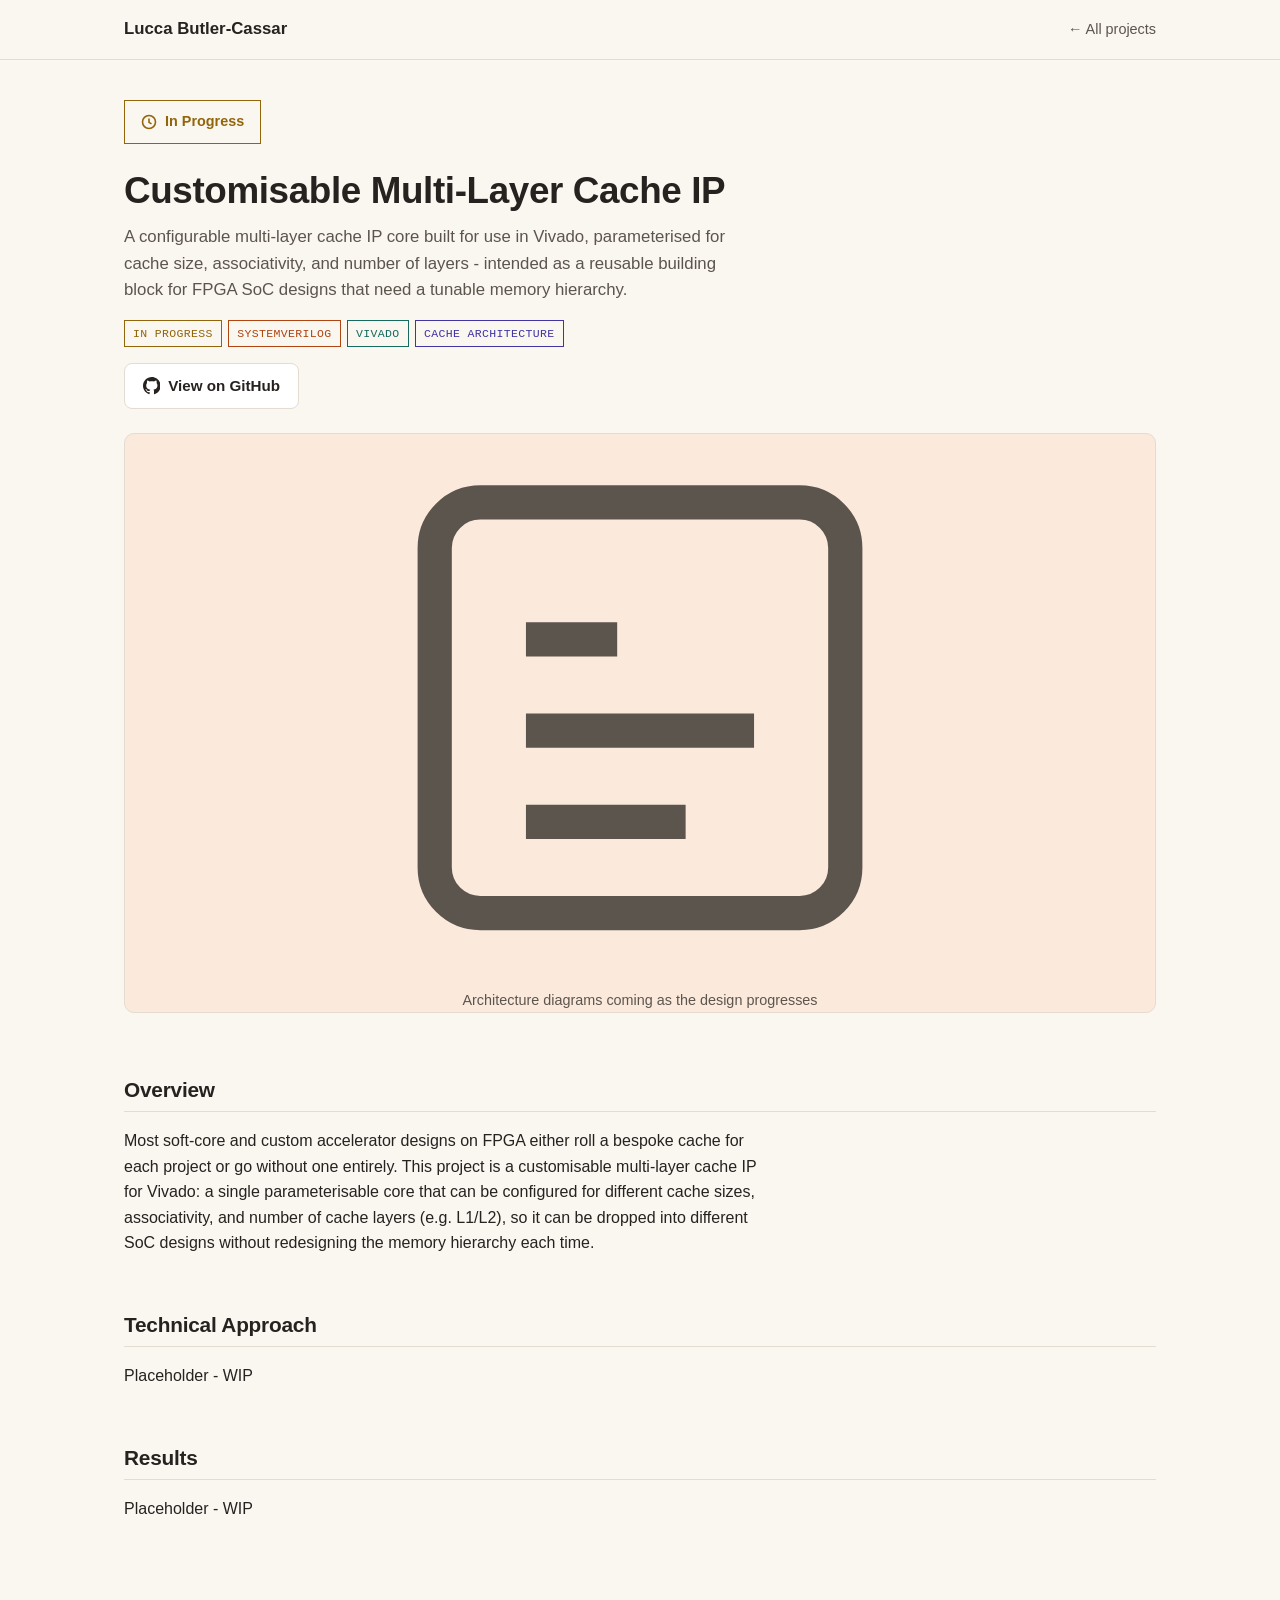
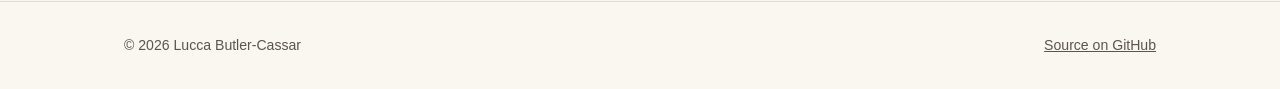
==== projects/cache-ip.html @ 2f84a799 "first few posts" ====
<!doctype html>
<html lang="en">
<head>
  <meta charset="UTF-8" />
  <meta name="viewport" content="width=device-width, initial-scale=1.0" />
  <title>Customisable Multi-Layer Cache IP - Lucca Butler-Cassar</title>
  <meta name="description" content="A configurable multi-layer cache IP core for Vivado, parameterised for size, associativity, and layer count. In progress." />
  <link rel="icon" href="../assets/images/avatar-chip.svg" type="image/svg+xml" />
  <link rel="stylesheet" href="../style.css" />
</head>
<body>
  <header class="site-header">
    <div class="container">
      <a class="site-header__brand" href="../index.html">Lucca Butler-Cassar</a>
      <a class="breadcrumb" href="../index.html">&larr; All projects</a>
    </div>
  </header>

  <main>
    <section class="project-hero container">
      <span class="status-banner">
        <svg width="16" height="16" viewBox="0 0 16 16" aria-hidden="true" fill="none" stroke="currentColor" stroke-width="1.6"><circle cx="8" cy="8" r="6.5"/><path d="M8 4.5v3.8l2.5 1.6"/></svg>
        In Progress
      </span>
      <h1 class="project-hero__title">Customisable Multi-Layer Cache IP</h1>
      <p class="project-hero__summary">
        A configurable multi-layer cache IP core built for use in Vivado, parameterised for
        cache size, associativity, and number of layers - intended as a reusable building block
        for FPGA SoC designs that need a tunable memory hierarchy.
      </p>
      <div class="tag-row">
        <span class="tag tag--status">In Progress</span>
        <span class="tag tag--lang">SystemVerilog</span>
        <span class="tag tag--platform">Vivado</span>
        <span class="tag tag--domain">Cache Architecture</span>
      </div>
      <div class="project-actions">
        <a class="btn btn--secondary" href="https://github.com/lb1224-icl/cache-ip" target="_blank" rel="noopener noreferrer">
          <svg viewBox="0 0 16 16" aria-hidden="true" fill="currentColor"><path d="M8 0C3.58 0 0 3.58 0 8c0 3.54 2.29 6.53 5.47 7.59.4.07.55-.17.55-.38 0-.19-.01-.82-.01-1.49-2.01.37-2.53-.49-2.69-.94-.09-.23-.48-.94-.82-1.13-.28-.15-.68-.52-.01-.53.63-.01 1.08.58 1.23.82.72 1.21 1.87.87 2.33.66.07-.52.28-.87.51-1.07-1.78-.2-3.64-.89-3.64-3.95 0-.87.31-1.59.82-2.15-.08-.2-.36-1.02.08-2.12 0 0 .67-.21 2.2.82.64-.18 1.32-.27 2-.27.68 0 1.36.09 2 .27 1.53-1.04 2.2-.82 2.2-.82.44 1.1.16 1.92.08 2.12.51.56.82 1.27.82 2.15 0 3.07-1.87 3.75-3.65 3.95.29.25.54.73.54 1.48 0 1.07-.01 1.93-.01 2.2 0 .21.15.46.55.38A8.01 8.01 0 0 0 16 8c0-4.42-3.58-8-8-8Z"/></svg>
          View on GitHub
        </a>
      </div>

      <div class="project-media project-media--placeholder" role="img" aria-label="Placeholder for architecture diagrams and simulation waveforms once the design progresses further">
        <svg width="64" height="64" viewBox="0 0 24 24" aria-hidden="true" fill="none" stroke="currentColor" stroke-width="1.5"><rect x="3" y="3" width="18" height="18" rx="2"/><path d="M7 9h4M7 13h10M7 17h7"/></svg>
        <span>Architecture diagrams coming as the design progresses</span>
      </div>
    </section>

    <section class="project-body container">
      <section aria-labelledby="overview-heading">
        <h2 id="overview-heading">Overview</h2>
        <p>
          Most soft-core and custom accelerator designs on FPGA either roll a bespoke cache for
          each project or go without one entirely. This project is a customisable multi-layer
          cache IP for Vivado: a single parameterisable core that can be configured for different
          cache sizes, associativity, and number of cache layers (e.g. L1/L2), so it can be
          dropped into different SoC designs without redesigning the memory hierarchy each time.
        </p>
      </section>

      <section aria-labelledby="approach-heading">
        <h2 id="approach-heading">Technical Approach</h2>
        <p>
          Placeholder - WIP
        </p>
      </section>

      <section aria-labelledby="results-heading">
        <h2 id="results-heading">Results</h2>
        <p>
          Placeholder - WIP
        </p>
      </section>
    </section>
  </main>

  <footer class="site-footer">
    <div class="container">
      <span>&copy; 2026 Lucca Butler-Cassar</span>
      <span><a href="https://github.com/lb1224-icl/portfolio" target="_blank" rel="noopener noreferrer">Source on GitHub</a></span>
    </div>
  </footer>
</body>
</html>
---- style.css ----
/* ---------- Design tokens ---------- */
:root {
  --bg: #faf6f0;
  --bg-raised: #ffffff;
  --text: #262220;
  --text-muted: #5c554e;
  --border: #e4dcd0;
  --accent: #c9622a;
  --accent-dark: #a44e1f;
  --accent-tint: #fbe9dc;
  --focus-ring: #a44e1f;

  --tag-lang-text: #b1440f;
  --tag-platform-text: #146b5e;
  --tag-domain-text: #4234a3;
  --tag-status-text: #92650a;

  --font-body: -apple-system, BlinkMacSystemFont, "Segoe UI", Roboto, Helvetica, Arial, sans-serif;
  --font-mono: "SFMono-Regular", Consolas, "Liberation Mono", Menlo, monospace;

  --radius: 10px;
  --max-width: 1080px;
}

@media (prefers-color-scheme: dark) {
  :root {
    --bg: #1b1815;
    --bg-raised: #242019;
    --text: #f2ece3;
    --text-muted: #b8afa3;
    --border: #3a342c;
    --accent: #e8955a;
    --accent-dark: #f0ac7c;
    --accent-tint: #3a2a1c;

    --tag-lang-text: #ef9c68;
    --tag-platform-text: #7fd4c3;
    --tag-domain-text: #b3a4f0;
    --tag-status-text: #f0c563;
  }
}

/* ---------- Reset ---------- */
* {
  box-sizing: border-box;
}

html {
  -webkit-text-size-adjust: 100%;
}

body {
  margin: 0;
  background: var(--bg);
  color: var(--text);
  font-family: var(--font-body);
  line-height: 1.6;
  overflow-x: hidden;
}

img,
svg {
  max-width: 100%;
  display: block;
}

a {
  color: var(--accent-dark);
}

a:focus-visible,
button:focus-visible {
  outline: 3px solid var(--focus-ring);
  outline-offset: 2px;
}

h1,
h2,
h3 {
  line-height: 1.25;
  letter-spacing: -0.01em;
}

.container {
  max-width: var(--max-width);
  margin-inline: auto;
  padding-inline: 1.5rem;
}

/* ---------- Site header ---------- */
.site-header {
  border-bottom: 1px solid var(--border);
  padding-block: 1rem;
  position: sticky;
  top: 0;
  z-index: 10;
  background: var(--bg);
}

.site-header .container {
  display: flex;
  align-items: center;
  justify-content: space-between;
  gap: 1rem;
}

.site-header__brand {
  font-weight: 700;
  font-size: 1.05rem;
  text-decoration: none;
  color: var(--text);
}

.site-header__brand:hover {
  color: var(--accent-dark);
}

.breadcrumb {
  font-size: 0.9rem;
  color: var(--text-muted);
  text-decoration: none;
}

.breadcrumb:hover {
  color: var(--accent-dark);
}

/* ---------- Bio / hero section ---------- */
.hero {
  padding-block: 3rem 2.5rem;
}

.hero__layout {
  display: flex;
  align-items: center;
  gap: 2.5rem;
  flex-wrap: wrap;
}

.hero__text {
  flex: 1 1 380px;
  min-width: 0;
}

.hero__graphic {
  flex: 0 0 auto;
  width: 160px;
  height: 160px;
}

.hero__eyebrow {
  font-family: var(--font-mono);
  font-size: 0.85rem;
  text-transform: uppercase;
  letter-spacing: 0.08em;
  color: var(--accent-dark);
  margin: 0 0 0.5rem;
}

.hero__name {
  font-size: clamp(1.9rem, 4vw, 2.6rem);
  margin: 0 0 0.5rem;
}

.hero__role {
  font-size: 1.1rem;
  color: var(--text-muted);
  margin: 0 0 1.25rem;
  max-width: 55ch;
}

.hero__links {
  display: flex;
  flex-wrap: wrap;
  gap: 0.75rem;
}

.hero__link {
  display: inline-flex;
  align-items: center;
  gap: 0.4rem;
  padding: 0.5rem 0.9rem;
  border: 1px solid var(--border);
  border-radius: 999px;
  text-decoration: none;
  color: var(--text);
  font-size: 0.92rem;
  background: var(--bg-raised);
  transition: border-color 0.15s ease, color 0.15s ease;
}

.hero__link:hover {
  border-color: var(--accent);
  color: var(--accent-dark);
}

.hero__link svg {
  width: 1.05rem;
  height: 1.05rem;
  flex: none;
}

/* ---------- Project grid ---------- */
.section-heading {
  font-size: 1.4rem;
  margin: 0 0 1.25rem;
}

.project-grid {
  display: grid;
  grid-template-columns: repeat(auto-fill, minmax(260px, 1fr));
  gap: 1.5rem;
  padding-bottom: 3rem;
}

.project-card {
  display: flex;
  flex-direction: column;
  background: var(--bg-raised);
  border: 1px solid var(--border);
  border-radius: var(--radius);
  overflow: hidden;
  text-decoration: none;
  color: var(--text);
  transition: transform 0.15s ease, box-shadow 0.15s ease, border-color 0.15s ease;
}

.project-card:hover,
.project-card:focus-visible {
  transform: translateY(-3px);
  box-shadow: 0 8px 24px rgba(60, 40, 20, 0.1);
  border-color: var(--accent);
}

.project-card--in-progress {
  opacity: 0.72;
  border-color: var(--tag-status-text);
}

.project-card--in-progress:hover,
.project-card--in-progress:focus-visible {
  opacity: 0.92;
  border-color: var(--tag-status-text);
}

.project-card__thumb {
  aspect-ratio: 16 / 9;
  background: var(--accent-tint);
  display: flex;
  align-items: center;
  justify-content: center;
  overflow: hidden;
}

.project-card__thumb svg {
  width: 100%;
  height: 100%;
}

.project-card__body {
  padding: 1.1rem 1.25rem 1.25rem;
  display: flex;
  flex-direction: column;
  gap: 0.6rem;
  flex: 1;
}

.project-card__title {
  font-size: 1.1rem;
  margin: 0;
}

.project-card__summary {
  color: var(--text-muted);
  font-size: 0.94rem;
  margin: 0;
  flex: 1;
}

.tag-row {
  display: flex;
  flex-wrap: wrap;
  gap: 0.4rem;
  margin-top: 0.2rem;
}

.tag {
  display: inline-block;
  font-family: var(--font-mono);
  font-size: 0.72rem;
  text-transform: uppercase;
  letter-spacing: 0.03em;
  padding: 0.2rem 0.5rem;
  border: 1px solid currentColor;
  border-radius: 0;
  white-space: nowrap;
  background: transparent;
}

.tag--lang {
  color: var(--tag-lang-text);
}

.tag--platform {
  color: var(--tag-platform-text);
}

.tag--domain {
  color: var(--tag-domain-text);
}

.tag--status {
  color: var(--tag-status-text);
}

/* ---------- Project detail page ---------- */
.project-hero {
  padding-block: 2.5rem 1.5rem;
}

.project-hero__title {
  font-size: clamp(1.7rem, 4vw, 2.3rem);
  margin: 0 0 0.6rem;
}

.project-hero__summary {
  color: var(--text-muted);
  font-size: 1.05rem;
  max-width: 65ch;
  margin: 0 0 1rem;
}

.project-actions {
  display: flex;
  flex-wrap: wrap;
  gap: 0.75rem;
  margin-top: 1rem;
}

.btn {
  display: inline-flex;
  align-items: center;
  gap: 0.5rem;
  padding: 0.6rem 1.1rem;
  border-radius: 8px;
  text-decoration: none;
  font-size: 0.95rem;
  font-weight: 600;
  border: 1px solid transparent;
}

.btn--primary {
  background: var(--accent);
  color: #fff9f4;
}

.btn--primary:hover {
  background: var(--accent-dark);
}

.btn--secondary {
  border-color: var(--border);
  color: var(--text);
  background: var(--bg-raised);
}

.btn--secondary:hover {
  border-color: var(--accent);
  color: var(--accent-dark);
}

.btn svg {
  width: 1.1rem;
  height: 1.1rem;
}

.project-media {
  aspect-ratio: 16 / 9;
  background: var(--accent-tint);
  border-radius: var(--radius);
  border: 1px solid var(--border);
  display: flex;
  align-items: center;
  justify-content: center;
  margin-block: 1.5rem 2.5rem;
  overflow: hidden;
}

.project-media svg {
  width: 100%;
  height: 100%;
}

.project-media--placeholder {
  flex-direction: column;
  gap: 0.5rem;
  color: var(--text-muted);
  font-size: 0.9rem;
}

/* ---------- Photo gallery ---------- */
.gallery {
  margin-block: 1.5rem 2.5rem;
}

.gallery-grid {
  display: grid;
  grid-template-columns: repeat(auto-fill, minmax(180px, 1fr));
  gap: 0.75rem;
}

.gallery-grid__item {
  position: relative;
  aspect-ratio: 4 / 3;
  border: 1px solid var(--border);
  border-radius: var(--radius);
  overflow: hidden;
  padding: 0;
  background: var(--accent-tint);
  cursor: zoom-in;
}

.gallery-grid__item img,
.gallery-grid__item video {
  width: 100%;
  height: 100%;
  object-fit: cover;
  transition: transform 0.15s ease;
}

.gallery-grid__item:hover img,
.gallery-grid__item:focus-visible img,
.gallery-grid__item:hover video,
.gallery-grid__item:focus-visible video {
  transform: scale(1.04);
}

.gallery-grid__play {
  position: absolute;
  inset: 0;
  display: flex;
  align-items: center;
  justify-content: center;
  background: rgba(20, 16, 12, 0.25);
  pointer-events: none;
}

.gallery-grid__play svg {
  width: 2.75rem;
  height: 2.75rem;
  color: #f2ece3;
  filter: drop-shadow(0 1px 3px rgba(0, 0, 0, 0.5));
}

.lightbox {
  position: fixed;
  inset: 0;
  background: rgba(20, 16, 12, 0.92);
  display: none;
  align-items: center;
  justify-content: center;
  z-index: 100;
  padding: 1.5rem;
}

.lightbox.is-open {
  display: flex;
}

.lightbox__figure {
  max-width: min(90vw, 1100px);
  max-height: 85vh;
  display: flex;
  flex-direction: column;
  align-items: center;
  gap: 0.75rem;
}

.lightbox__img,
.lightbox__video {
  max-width: 100%;
  max-height: 75vh;
  border-radius: 6px;
  display: block;
}

.lightbox__video {
  display: none;
  background: #000;
}

.lightbox__caption {
  color: #f2ece3;
  font-size: 0.85rem;
  text-align: center;
}

.lightbox__close,
.lightbox__nav {
  position: absolute;
  background: transparent;
  border: 1px solid rgba(242, 236, 227, 0.4);
  color: #f2ece3;
  cursor: pointer;
  display: flex;
  align-items: center;
  justify-content: center;
  border-radius: 999px;
}

.lightbox__close {
  top: 1.25rem;
  right: 1.25rem;
  width: 2.25rem;
  height: 2.25rem;
}

.lightbox__nav {
  top: 50%;
  transform: translateY(-50%);
  width: 2.75rem;
  height: 2.75rem;
}

.lightbox__nav--prev {
  left: 1rem;
}

.lightbox__nav--next {
  right: 1rem;
}

.lightbox__close:hover,
.lightbox__nav:hover,
.lightbox__close:focus-visible,
.lightbox__nav:focus-visible {
  border-color: var(--accent);
  color: var(--accent);
}

.lightbox__close svg,
.lightbox__nav svg {
  width: 1.2rem;
  height: 1.2rem;
}

.project-body {
  display: grid;
  gap: 2.5rem;
  padding-bottom: 4rem;
}

.project-body section h2 {
  font-size: 1.3rem;
  border-bottom: 1px solid var(--border);
  padding-bottom: 0.5rem;
  margin: 0 0 1rem;
}

.project-body section p {
  margin: 0 0 1rem;
  max-width: 72ch;
}

.project-body section ul {
  max-width: 72ch;
  padding-left: 1.2rem;
}

.project-body section li {
  margin-bottom: 0.4rem;
}

.status-banner {
  display: inline-flex;
  align-items: center;
  gap: 0.5rem;
  background: transparent;
  color: var(--tag-status-text);
  border: 1px solid var(--tag-status-text);
  border-radius: 0;
  padding: 0.6rem 1rem;
  font-size: 0.9rem;
  font-weight: 700;
  margin-bottom: 1.5rem;
}

/* ---------- Featured projects ---------- */
.featured-grid {
  display: grid;
  grid-template-columns: repeat(auto-fill, minmax(320px, 1fr));
  gap: 1.5rem;
  padding-bottom: 2.5rem;
}

.featured-grid .project-card__thumb {
  aspect-ratio: 21 / 9;
}

.featured-grid .project-card__title {
  font-size: 1.25rem;
}

.section-subheading {
  font-family: var(--font-mono);
  font-size: 0.85rem;
  text-transform: uppercase;
  letter-spacing: 0.08em;
  color: var(--accent-dark);
  margin: 0 0 1rem;
}

/* ---------- Footer ---------- */
.site-footer {
  border-top: 1px solid var(--border);
  padding-block: 2rem;
  color: var(--text-muted);
  font-size: 0.88rem;
}

.site-footer .container {
  display: flex;
  flex-wrap: wrap;
  gap: 0.75rem 1.5rem;
  justify-content: space-between;
}

.site-footer a {
  color: var(--text-muted);
}

.site-footer a:hover {
  color: var(--accent-dark);
}

/* ---------- Responsive ---------- */
@media (max-width: 640px) {
  .hero__layout {
    flex-direction: column-reverse;
    align-items: flex-start;
    gap: 1.5rem;
  }

  .hero__graphic {
    width: 110px;
    height: 110px;
  }

  .site-header .container {
    flex-wrap: wrap;
  }
}

/* ---------- Reduced motion ---------- */
@media (prefers-reduced-motion: reduce) {
  .project-card {
    transition: none;
  }
}
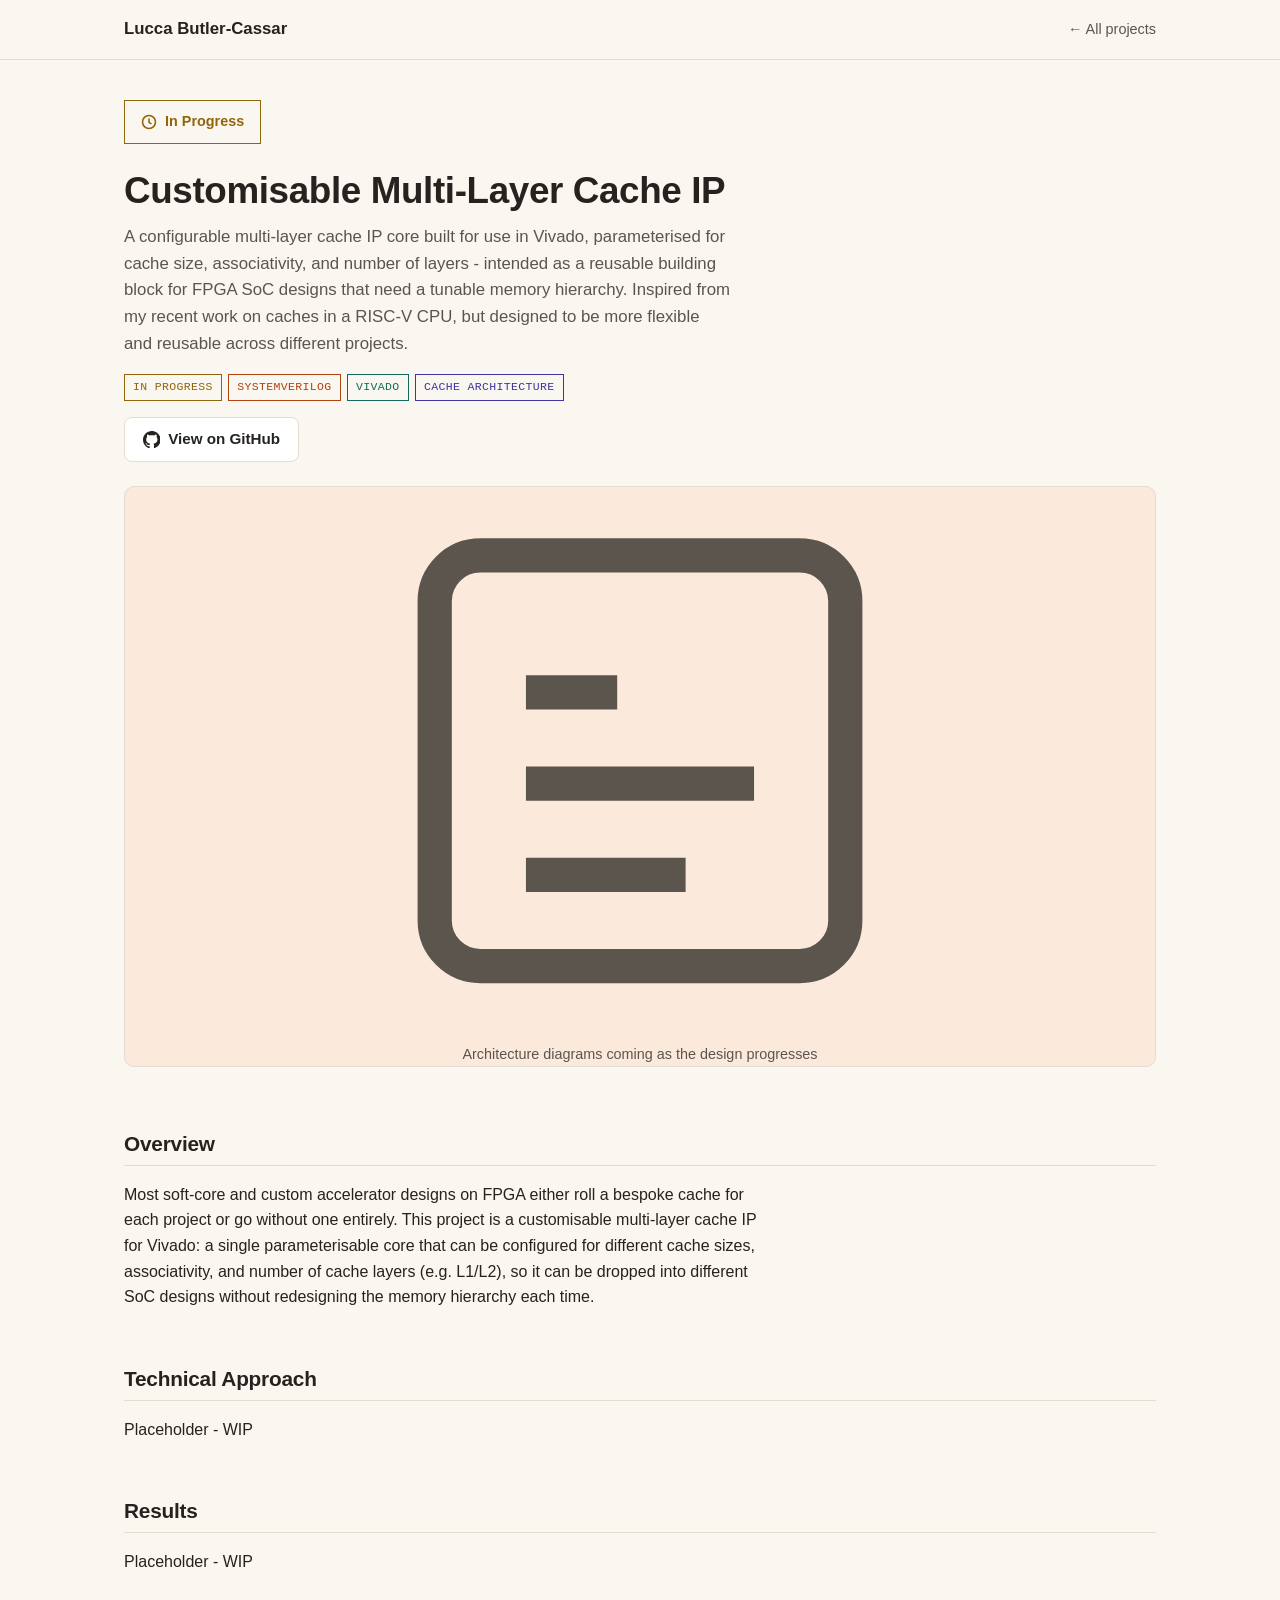
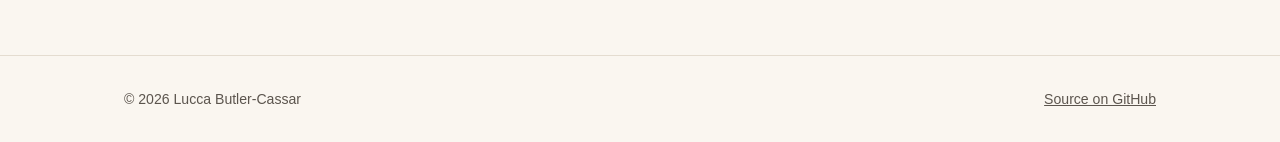
==== commit 5646a43f: "up to date 30/7/26" ====
--- a/projects/cache-ip.html
+++ b/projects/cache-ip.html
@@ -26,7 +26,8 @@
       <p class="project-hero__summary">
         A configurable multi-layer cache IP core built for use in Vivado, parameterised for
         cache size, associativity, and number of layers - intended as a reusable building block
-        for FPGA SoC designs that need a tunable memory hierarchy.
+        for FPGA SoC designs that need a tunable memory hierarchy. Inspired from my recent work on caches
+        in a RISC-V CPU, but designed to be more flexible and reusable across different projects.
       </p>
       <div class="tag-row">
         <span class="tag tag--status">In Progress</span>
--- a/style.css
+++ b/style.css
@@ -386,9 +386,11 @@
   overflow: hidden;
 }
 
-.project-media svg {
+.project-media svg,
+.project-media img {
   width: 100%;
   height: 100%;
+  object-fit: contain;
 }
 
 .project-media--placeholder {
@@ -396,6 +398,16 @@
   gap: 0.5rem;
   color: var(--text-muted);
   font-size: 0.9rem;
+}
+
+.project-media--icon {
+  aspect-ratio: 480 / 300;
+}
+
+.project-media--icon img {
+  width: 100%;
+  height: 100%;
+  object-fit: contain;
 }
 
 /* ---------- Photo gallery ---------- */
@@ -557,6 +569,15 @@
   margin: 0 0 1rem;
 }
 
+.project-body section h3 {
+  font-size: 1.05rem;
+  margin: 1.75rem 0 0.75rem;
+}
+
+.project-body section h3:first-of-type {
+  margin-top: 0;
+}
+
 .project-body section p {
   margin: 0 0 1rem;
   max-width: 72ch;
@@ -569,6 +590,25 @@
 
 .project-body section li {
   margin-bottom: 0.4rem;
+}
+
+.project-inline-figure {
+  margin: 1.5rem 0;
+  max-width: 72ch;
+}
+
+.project-inline-figure img {
+  width: 100%;
+  max-width: 320px;
+  border-radius: var(--radius);
+  border: 1px solid var(--border);
+  display: block;
+}
+
+.project-inline-figure figcaption {
+  margin-top: 0.5rem;
+  font-size: 0.85rem;
+  color: var(--text-muted);
 }
 
 .status-banner {
